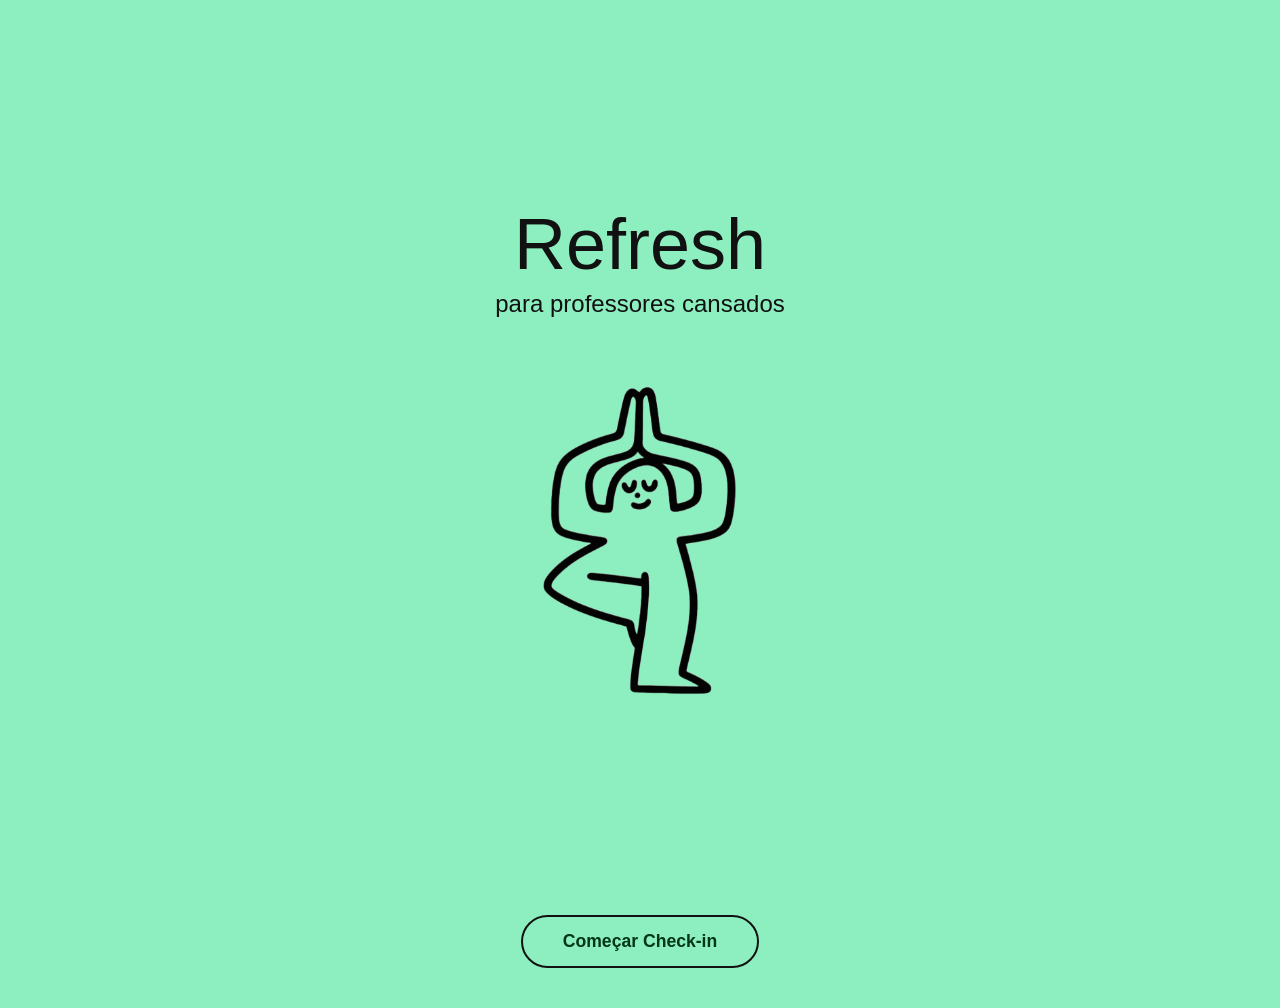
==== index.html @ e250aafd "Add files via upload" ====
<!DOCTYPE html>
<html lang="en">
<head>
    <meta charset="UTF-8">
    <meta name="viewport" content="width=device-width, initial-scale=1.0">
    
    <title>Refresh</title>

    <link rel="stylesheet" href="estilo.css">

</head>
<body>

 <div class="tela-centralizada">
        <h1 class="logo-titulo">Refresh</h1>
        <p class="logo-subtitulo">para professores cansados</p>
        
        <img src="imagens/ImagemLogo.png" alt="Ilustração Refresh" class="logo-imagem">
 </div>

<!-- Botão Iniciar -->
<button id="btn-iniciar" class="botao-partida">
    Começar Check-in
</button>

<!-- Modal de humor -->
<dialog id="modal-humor" class="modal">
    <div class="modal-conteudo">
        <h2>Como você está se sentindo hoje?</h2>
        <p>Escolha a opção que melhor descreve seu humor atual:</p>
        
        <div class="opcoes-humor">
            <button class="btn-humor bem" data-humor="bem">
                <span class="emoji">😊</span> Bem
            </button>
            <button class="btn-humor mais-ou-menos" data-humor="medio">
                <span class="emoji">😐</span> Mais ou menos
            </button>
            <button class="btn-humor mal" data-humor="mal">
                <span class="emoji">😢</span> Mal
            </button>
        </div>
        
        <button id="btn-fechar" class="btn-fechar">Fechar</button>
    </div>
</dialog>







<script src="script.js"></script>
</body>
</html>
---- estilo.css ----
/* ==========================================
   1. ESTILO BASE (MOBILE FIRST)
   ========================================== */
* {
    box-sizing: border-box;
    margin: 0;
    padding: 0;
}

body {
    font-family: 'Segoe UI', Tahoma, Geneva, Verdana, sans-serif;
    background-color: #8defbf; /* Cor verde menta aproximada da sua imagem */
    color: #111111;            /* Cor do texto escura */
}

/* O container que força tudo a ficar no centro da tela */
.tela-centralizada {
    display: flex;
    flex-direction: column;   /* Empilha os elementos em linha vertical */
    justify-content: center;  /* Centraliza verticalmente na tela */
    align-items: center;      /* Centraliza horizontalmente na tela */
    min-height: 100vh;        /* Garante que o container ocupe 100% da altura da tela */
    text-align: center;
    padding: 20px;
}

/* Ajustes dos textos para celular */
.logo-titulo {
    font-size: 3rem;          /* Tamanho grande e responsivo para o título */
    font-weight: 300;         /* Deixa a fonte mais fina, idêntica à imagem */
    margin-bottom: 5px;
}

.logo-subtitulo {
    font-size: 1.1rem;
    font-weight: 400;
    margin-bottom: 40px;      /* Dá um espaço maior antes de vir a imagem */
}

/* Ajuste da imagem para celular */
.logo-imagem {
    max-width: 180px;         /* Limita a largura máxima da imagem no celular */
    width: 100%;              /* Garante que ela se adapte se a tela for muito pequena */
    height: auto;             /* Mantém a proporção correta sem achatar */
}


/* ==========================================
   2. MEDIA QUERY (Para computadores/telas maiores)
   ========================================== */
@media (min-width: 768px) {
    .logo-titulo {
        font-size: 4.5rem;    /* O título cresce um pouco em telas grandes */
    }

    .logo-subtitulo {
        font-size: 1.5rem;    /* O subtítulo cresce proporcionalmente */
    }

    .logo-imagem {
        max-width: 240px;     /* A imagem ganha mais destaque em telas grandes */
    }
}


/* ==========================================
   BOTAO DE PARTIDA CENTRAL
   ========================================== */

.botao-partida {
    display: flex;     
    justify-content: center;
    align-items: center;
    background-color: transparent;

    color: #023618;
    border: 2px solid #111111; 
    padding: 14px 40px;
    font-size: 1.1rem;
    font-weight: 600;
    border-radius: 30px;      
    cursor: pointer;
    width: max-content;
    align-self: center; 
    
    /*COMPORTAMENTO DAS MARGENS LIMITADO E CORRETOR: */
    margin-top: 15px;      /* Deixa ele mais pertinho do boneco de yoga */
    margin-bottom: 40px;   /* Força um espaço embaixo para desgrudar do final da tela */
    margin-left: auto;     /* Garante a trava de segurança no centro */
    margin-right: auto;    /* Garante a trava de segurança no centro */
    
    transition: all 0.2s ease;
}

/* Efeito sutil ao passar o mouse ou tocar */
.botao-partida:hover {
    background-color: #111111;
    color: #82e9b4; 
}


/* ==========================================
   ESTRUTURA DO MODAL RESPONSIVO
   ========================================== */
.modal {
    border: 2px solid #111111;
    border-radius: 16px;
    padding: 0;
    max-width: 450px;
    width: 90%; /* Ocupa quase toda a tela no celular */
    margin: auto; /* Centraliza perfeitamente na tela */
    background: #ffffff;
}

/* Efeito escuro/borrado atrás do modal */
.modal::backdrop {
    background-color: rgba(0, 0, 0, 0.4);
    backdrop-filter: blur(3px);
}

.modal-conteudo {
    padding: 30px 20px;
    text-align: center;
}

.modal-conteudo h2 {
    font-size: 1.5rem;
    margin-bottom: 10px;
    color: #111111;
}

.modal-conteudo p {
    font-size: 1rem;
    color: #555555;
    margin-bottom: 25px;
}

/* Alinhamento dos botões de humor */
.opcoes-humor {
    display: flex;
    flex-direction: column; /* Empilhados no celular */
    gap: 12px;
    margin-bottom: 25px;
}

.btn-humor {
    display: flex;
    align-items: center;
    justify-content: center;
    gap: 10px;
    padding: 14px;
    border: 2px solid #111111;
    border-radius: 12px;
    background: #f9f9f9;
    font-size: 1.1rem;
    font-weight: 500;
    cursor: pointer;
    transition: transform 0.1s ease;
}

.btn-humor:active {
    transform: scale(0.98); /* Feedback de clique no celular */
}

/* Cores sutis de hover para cada humor */
.btn-humor.bem:hover { background-color: #d1fae5; }
.btn-humor.mais-ou-menos:hover { background-color: #fef3c7; }
.btn-humor.mal:hover { background-color: #fee2e2; }

.btn-fechar {
    background: none;
    border: none;
    color: #777777;
    text-decoration: underline;
    cursor: pointer;
    font-size: 0.9rem;
}

/* Media Query para telas maiores */
@media (min-width: 600px) {
    .opcoes-humor {
        flex-direction: row; /* Ficam lado a lado em computadores */
    }
    .btn-humor {
        flex: 1;
        flex-direction: column; /* Emoji em cima, texto embaixo */
        padding: 20px 10px;
    }
    .btn-humor .emoji {
        font-size: 1.8rem;
    }
}
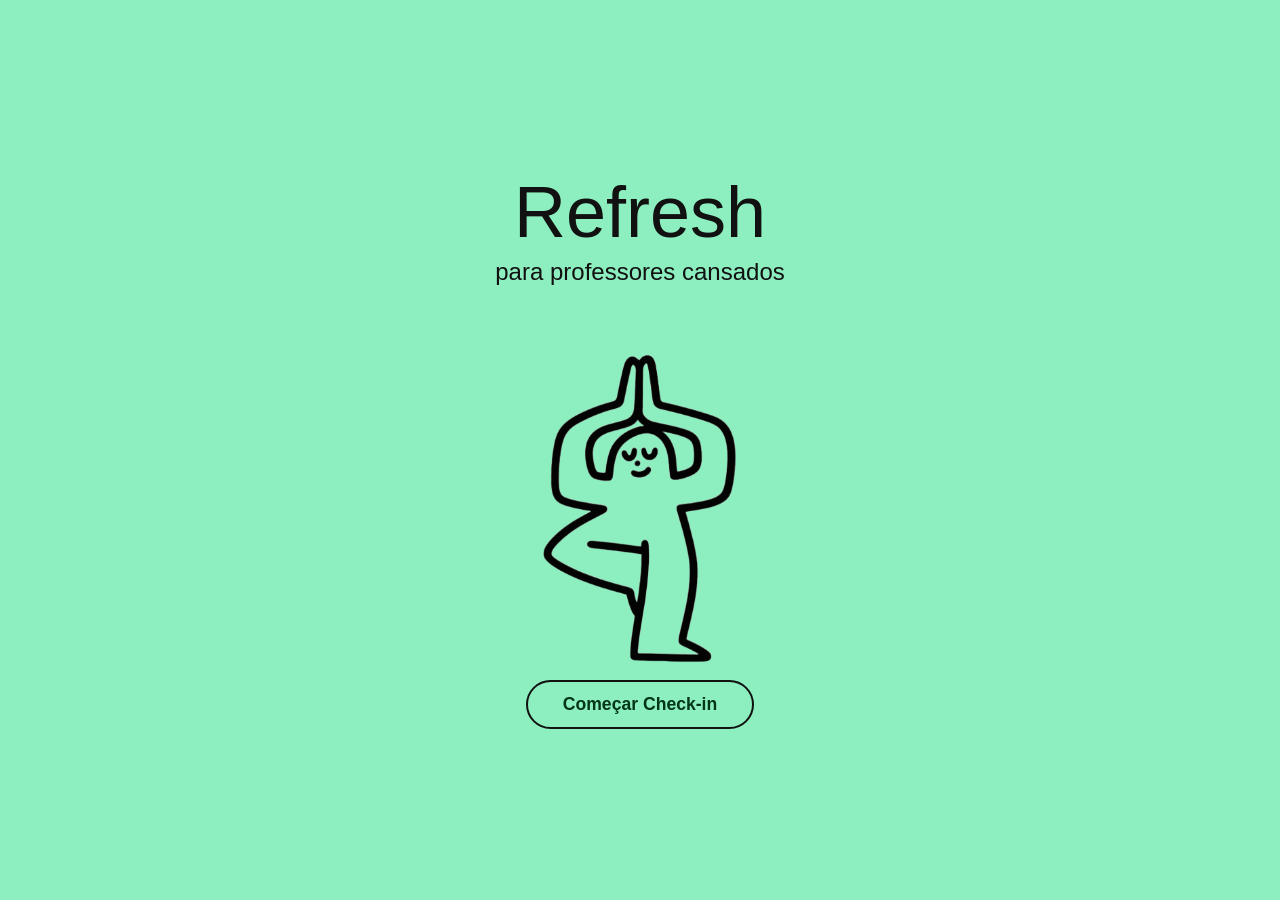
==== commit 620184ca: "alterações:botão de iniciar mais próximo do logo" ====
--- a/index.html
+++ b/index.html
@@ -11,17 +11,17 @@
 </head>
 <body>
 
- <div class="tela-centralizada">
-        <h1 class="logo-titulo">Refresh</h1>
-        <p class="logo-subtitulo">para professores cansados</p>
-        
+    <main class="tela-centralizada">
+    <h1 class="logo-titulo">Refresh</h1>
+    <p class="logo-subtitulo">para professores cansados</p>
+    
+    <!-- 🌟 ENVELOPE ESTES DOIS ELEMENTOS AQUI: -->
+    <div class="bloco-principal">
         <img src="imagens/ImagemLogo.png" alt="Ilustração Refresh" class="logo-imagem">
- </div>
+        <button id="btn-iniciar" class="botao-partida">Começar Check-in</button>
+    </div>
+</main>
 
-<!-- Botão Iniciar -->
-<button id="btn-iniciar" class="botao-partida">
-    Começar Check-in
-</button>
 
 <!-- Modal de humor -->
 <dialog id="modal-humor" class="modal">
--- a/estilo.css
+++ b/estilo.css
@@ -7,21 +7,30 @@
     padding: 0;
 }
 
+/* 1. O novo container dos dois elementos unidos */
+.bloco-principal {
+    display: flex;
+    flex-direction: column;
+    align-items: center;
+    justify-content: center;
+    width: 100%;
+}
+
 body {
     font-family: 'Segoe UI', Tahoma, Geneva, Verdana, sans-serif;
     background-color: #8defbf; /* Cor verde menta aproximada da sua imagem */
     color: #111111;            /* Cor do texto escura */
 }
 
-/* O container que força tudo a ficar no centro da tela */
 .tela-centralizada {
     display: flex;
-    flex-direction: column;   /* Empilha os elementos em linha vertical */
-    justify-content: center;  /* Centraliza verticalmente na tela */
-    align-items: center;      /* Centraliza horizontalmente na tela */
-    min-height: 100vh;        /* Garante que o container ocupe 100% da altura da tela */
-    text-align: center;
-    padding: 20px;
+    flex-direction: column;   
+    justify-content: center;  /* Força tudo a se agrupar no centro vertical, colados */
+    align-items: center;      
+    width: 100%;
+    min-height: 100vh;        
+    padding: 20px;            /* Diminuído para dar mais espaço vertical */
+    text-align: center;       
 }
 
 /* Ajustes dos textos para celular */
@@ -37,11 +46,13 @@
     margin-bottom: 40px;      /* Dá um espaço maior antes de vir a imagem */
 }
 
-/* Ajuste da imagem para celular */
+/* 2. Deixa a imagem com tamanho fixo e controlado */
 .logo-imagem {
-    max-width: 180px;         /* Limita a largura máxima da imagem no celular */
-    width: 100%;              /* Garante que ela se adapte se a tela for muito pequena */
-    height: auto;             /* Mantém a proporção correta sem achatar */
+    max-width: 160px;
+    width: 100%;
+    height: auto;
+    display: block;
+    margin: 0 auto; /* Remove margens inferiores que empurram o botão */
 }
 
 
@@ -63,40 +74,31 @@
 }
 
 
-/* ==========================================
-   BOTAO DE PARTIDA CENTRAL
-   ========================================== */
-
+/*Botão de partida*/
+/* 3. O botão agora ganha o controle real de aproximação */
 .botao-partida {
     display: flex;     
     justify-content: center;
     align-items: center;
     background-color: transparent;
-
     color: #023618;
     border: 2px solid #111111; 
-    padding: 14px 40px;
+    padding: 12px 35px;       
     font-size: 1.1rem;
     font-weight: 600;
     border-radius: 30px;      
     cursor: pointer;
     width: max-content;
-    align-self: center; 
     
-    /*COMPORTAMENTO DAS MARGENS LIMITADO E CORRETOR: */
-    margin-top: 15px;      /* Deixa ele mais pertinho do boneco de yoga */
-    margin-bottom: 40px;   /* Força um espaço embaixo para desgrudar do final da tela */
-    margin-left: auto;     /* Garante a trava de segurança no centro */
-    margin-right: auto;    /* Garante a trava de segurança no centro */
+    /* 🌟 O CONTROLE REAL: */
+    margin-top: 15px !important; /* Define exatamente quantos pixels ele fica longe do boneco */
+    margin-bottom: 0;
+    margin-left: auto;
+    margin-right: auto;
     
     transition: all 0.2s ease;
 }
 
-/* Efeito sutil ao passar o mouse ou tocar */
-.botao-partida:hover {
-    background-color: #111111;
-    color: #82e9b4; 
-}
 
 
 /* ==========================================
